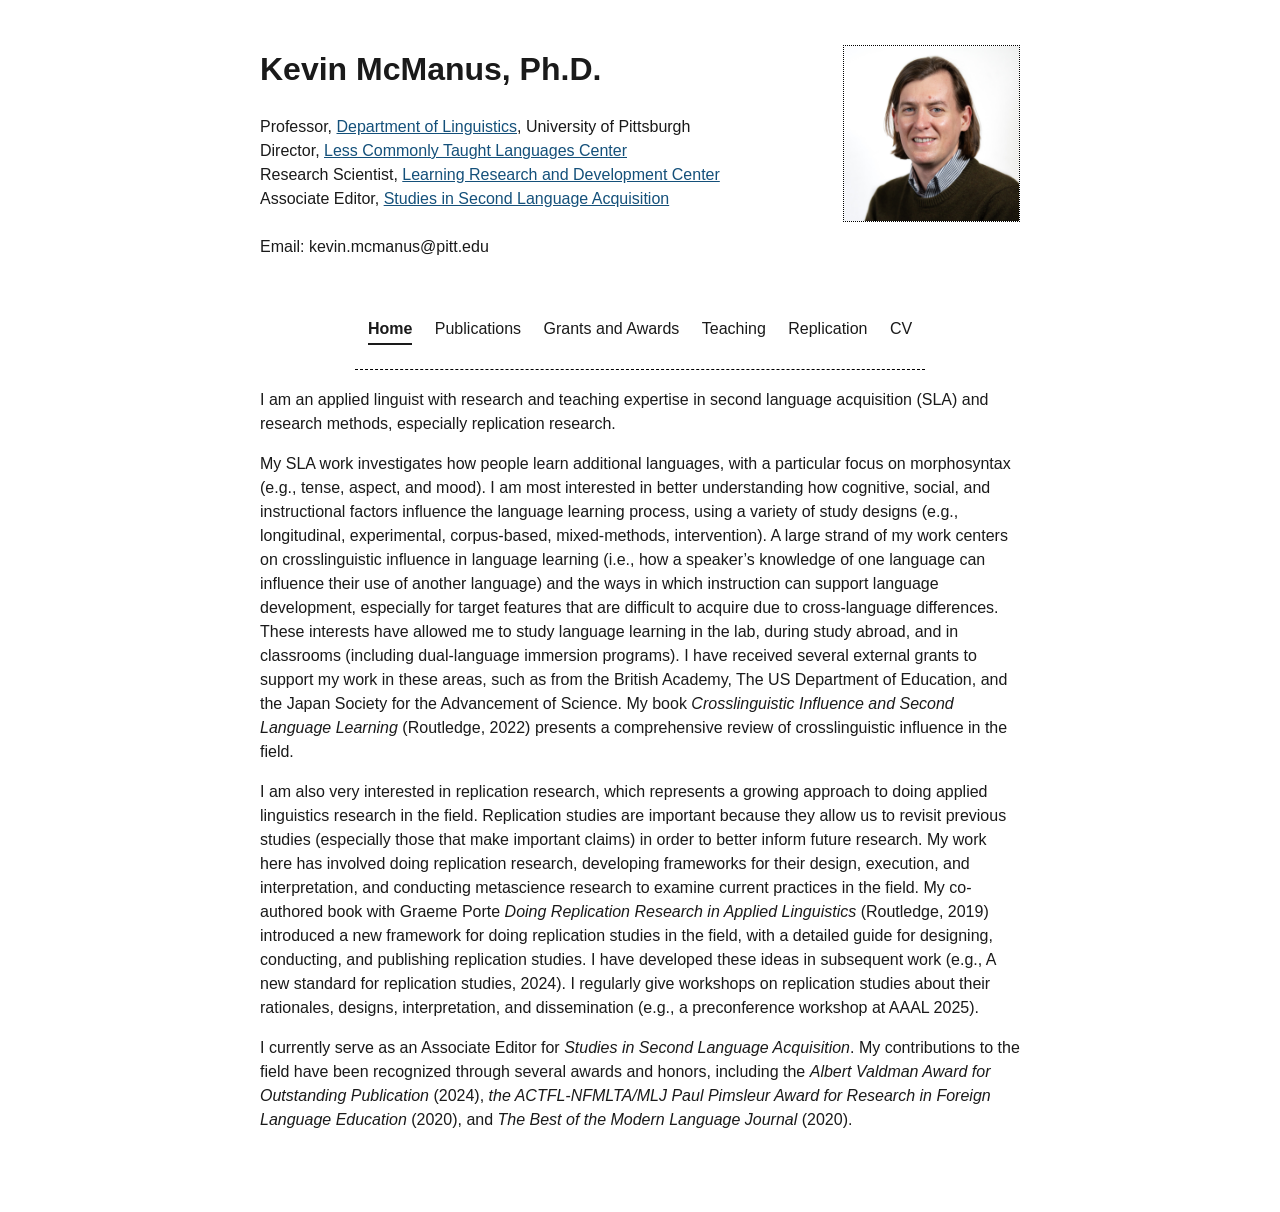
==== index.html @ 82bfd8df "Update index.html" ====
<!DOCTYPE html>
<html lang="en">
<head>
  <meta charset="utf-8">
  <meta name="viewport" content="width=device-width, initial-scale=1">
  <title>Kevin McManus, Ph.D.</title>
  <link rel="stylesheet" href="style.css">
</head>

<body class="home">

<header>
  <h1>Kevin McManus, Ph.D.
    <img class="headshot" src="McManus_Kevin.jpg" width="175" height="175" alt="Kevin McManus">
  </h1>
  <p>Professor, <a href="https://www.linguistics.pitt.edu" target="_blank" rel="noreferrer noopener">Department of Linguistics</a>, University of Pittsburgh<br>
  Director, <a href="https://www.lctl.pitt.edu" target="_blank" rel="noreferrer noopener">Less Commonly Taught Languages Center</a><br>
  Research Scientist, <a href="https://www.lrdc.pitt.edu" target="_blank" rel="noreferrer noopener">Learning Research and Development Center</a><br>
  Associate Editor, <a href="https://www.cambridge.org/core/journals/studies-in-second-language-acquisition" target="_blank" rel="noreferrer noopener">Studies in Second Language Acquisition</a><br>
  <br>
  Email: kevin.mcmanus@pitt.edu<br>
  </p>
  <br>
  
  <nav class="site-nav">
    <a href="index.html" class="active">Home</a>
    <a href="publications.html">Publications</a>
    <a href="grants.html">Grants and Awards</a>
    <a href="teaching.html">Teaching</a>
    <a href="research.html">Replication</a>
    <a href="McManusCV.pdf" target="_blank">CV</a>
  </nav>
  <hr class="dashed">
</header>
<p>I am an applied linguist with research and teaching expertise in second language acquisition (SLA) and research methods,
especially replication research.</p>
  
<p>My SLA work investigates how people learn additional languages, with a particular focus
on morphosyntax (e.g., tense, aspect, and mood). I am most interested in better understanding how
cognitive, social, and instructional factors influence the language learning process, using a variety of
study designs (e.g., longitudinal, experimental, corpus-based, mixed-methods, intervention).
A large strand of my work centers on crosslinguistic influence in language learning (i.e., how a speaker&rsquo;s
knowledge of one language can influence their use of another language) and the ways in which instruction can
support language development, especially for target features that are difficult to acquire due to
cross-language differences. These interests have allowed me to study language learning in the lab,
during study abroad, and in classrooms (including dual-language immersion programs). I have
received several external grants to support my work in these areas, such as from the British Academy,
The US Department of Education, and the Japan Society for the Advancement of Science.
My book <i>Crosslinguistic Influence and Second Language Learning</i> (Routledge, 2022) presents a
comprehensive review of crosslinguistic influence in the field.</p>

<p>I am also very interested in replication research, which represents a growing approach to doing applied linguistics
research in the field. Replication studies are important because they allow us to revisit
previous studies (especially those that make important claims) in order to better inform future research.
My work here has involved doing replication research, developing frameworks for their design, execution,
and interpretation, and conducting metascience research to examine current practices in the field.
My co-authored book with Graeme Porte <i>Doing Replication Research in Applied Linguistics</i> (Routledge, 2019)
introduced a new framework for doing replication studies in the field, with a detailed guide for designing,
conducting, and publishing replication studies. I have developed these ideas in subsequent work
(e.g., A new standard for replication studies, 2024). I regularly give workshops on replication studies
about their rationales, designs, interpretation, and dissemination (e.g., a preconference workshop at AAAL 2025).</p>


<p>I currently serve as an Associate Editor for <i>Studies in Second Language Acquisition</i>.
My contributions to the field have been recognized through several awards and honors, including the <i>Albert Valdman Award
for Outstanding Publication</i> (2024), <i>the ACTFL-NFMLTA/MLJ Paul Pimsleur Award for Research
in Foreign Language Education</i> (2020), and <i>The Best of the Modern Language Journal</i> (2020).</p>

</body>
</html>
---- style.css ----
/* Shared styles for kmcmanusuk.github.io
   Edit this one file to change the look of every page. */

body {
  font-family: Arial, Helvetica, sans-serif;
  color: #1a1a1a;
  line-height: 1.5;
  max-width: 760px;      /* keeps lines a comfortable length instead of full-width */
  margin: 0 auto;
  padding: 24px 20px 64px;
}

h1 { font-family: Arial, Helvetica, sans-serif; }
h2, h3, h4 { font-family: Arial, Helvetica, sans-serif; }
p, ul, li { font-family: Arial, Helvetica, sans-serif; }

a { color: #14507a; }
a:hover { color: #0f3b5a; }

/* Headshot: the dotted border is kept from the original design */
img.headshot {
  float: right;
  border: 1px dotted black;
  margin: 0 0 15px 20px;
}

/* Name as a link back to Home on inner pages */
h1 a.name-link { color: inherit; text-decoration: none; }
h1 a.name-link:hover { text-decoration: underline; }

/* The menu (left-aligned by default; centered on the Home page only) */
nav.site-nav {
  margin: 16px 0 4px;
}
nav.site-nav a {
  display: inline-block;
  margin: 0 18px 6px 0;
  padding: 2px 0;
  text-decoration: none;
  color: #1a1a1a;
}
nav.site-nav a:hover {
  text-decoration: underline;
}
nav.site-nav a.active {
  font-weight: bold;
  border-bottom: 2px solid #1a1a1a;
}

/* Center the menu on the Home page only (its <body> has class="home") */
body.home nav.site-nav {
  text-align: center;
}
body.home nav.site-nav a {
  margin: 0 9px 6px;   /* symmetric spacing so the centered row is even */
}

hr.dashed {
  border: 0;
  border-top: 1px dashed #000;
  width: 75%;
  margin: 18px auto;
}

/* Publications list spacing */
ul.pubs { padding-left: 20px; }
ul.pubs li { margin-bottom: 14px; }
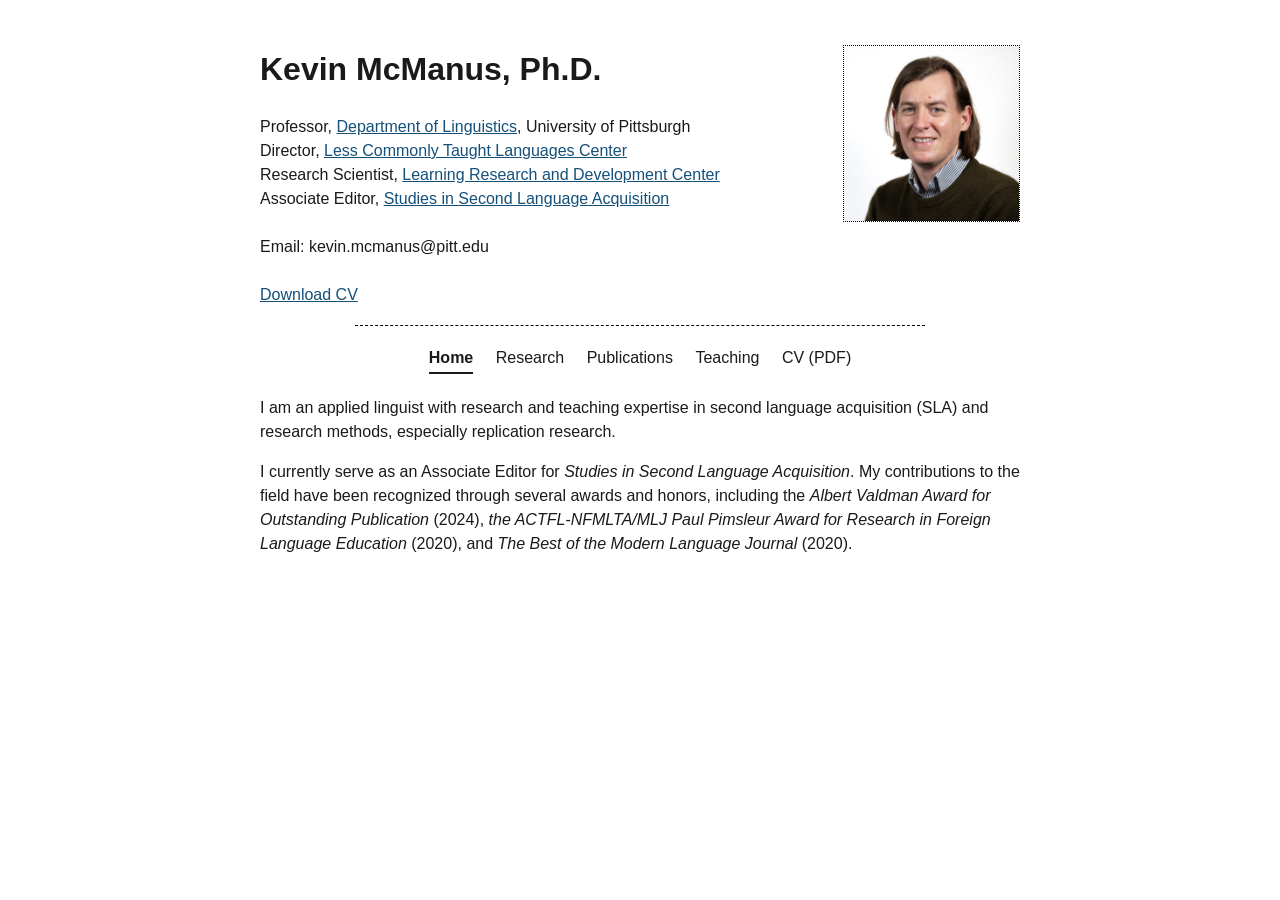
==== commit 9f593941: "Rename index2.html to index.html" ====
--- a/index.html
+++ b/index.html
@@ -19,47 +19,23 @@
   Associate Editor, <a href="https://www.cambridge.org/core/journals/studies-in-second-language-acquisition" target="_blank" rel="noreferrer noopener">Studies in Second Language Acquisition</a><br>
   <br>
   Email: kevin.mcmanus@pitt.edu<br>
+  <br>
+  <a href="McManusCV.pdf" target="_blank">Download CV</a>
   </p>
-  <br>
-  
+
+  <hr class="dashed">
+
   <nav class="site-nav">
     <a href="index.html" class="active">Home</a>
+    <a href="research.html">Research</a>
     <a href="publications.html">Publications</a>
-    <a href="grants.html">Grants and Awards</a>
     <a href="teaching.html">Teaching</a>
-    <a href="research.html">Replication</a>
-    <a href="McManusCV.pdf" target="_blank">CV</a>
+    <a href="McManusCV.pdf" target="_blank">CV (PDF)</a>
   </nav>
-  <hr class="dashed">
 </header>
+
 <p>I am an applied linguist with research and teaching expertise in second language acquisition (SLA) and research methods,
 especially replication research.</p>
-  
-<p>My SLA work investigates how people learn additional languages, with a particular focus
-on morphosyntax (e.g., tense, aspect, and mood). I am most interested in better understanding how
-cognitive, social, and instructional factors influence the language learning process, using a variety of
-study designs (e.g., longitudinal, experimental, corpus-based, mixed-methods, intervention).
-A large strand of my work centers on crosslinguistic influence in language learning (i.e., how a speaker&rsquo;s
-knowledge of one language can influence their use of another language) and the ways in which instruction can
-support language development, especially for target features that are difficult to acquire due to
-cross-language differences. These interests have allowed me to study language learning in the lab,
-during study abroad, and in classrooms (including dual-language immersion programs). I have
-received several external grants to support my work in these areas, such as from the British Academy,
-The US Department of Education, and the Japan Society for the Advancement of Science.
-My book <i>Crosslinguistic Influence and Second Language Learning</i> (Routledge, 2022) presents a
-comprehensive review of crosslinguistic influence in the field.</p>
-
-<p>I am also very interested in replication research, which represents a growing approach to doing applied linguistics
-research in the field. Replication studies are important because they allow us to revisit
-previous studies (especially those that make important claims) in order to better inform future research.
-My work here has involved doing replication research, developing frameworks for their design, execution,
-and interpretation, and conducting metascience research to examine current practices in the field.
-My co-authored book with Graeme Porte <i>Doing Replication Research in Applied Linguistics</i> (Routledge, 2019)
-introduced a new framework for doing replication studies in the field, with a detailed guide for designing,
-conducting, and publishing replication studies. I have developed these ideas in subsequent work
-(e.g., A new standard for replication studies, 2024). I regularly give workshops on replication studies
-about their rationales, designs, interpretation, and dissemination (e.g., a preconference workshop at AAAL 2025).</p>
-
 
 <p>I currently serve as an Associate Editor for <i>Studies in Second Language Acquisition</i>.
 My contributions to the field have been recognized through several awards and honors, including the <i>Albert Valdman Award
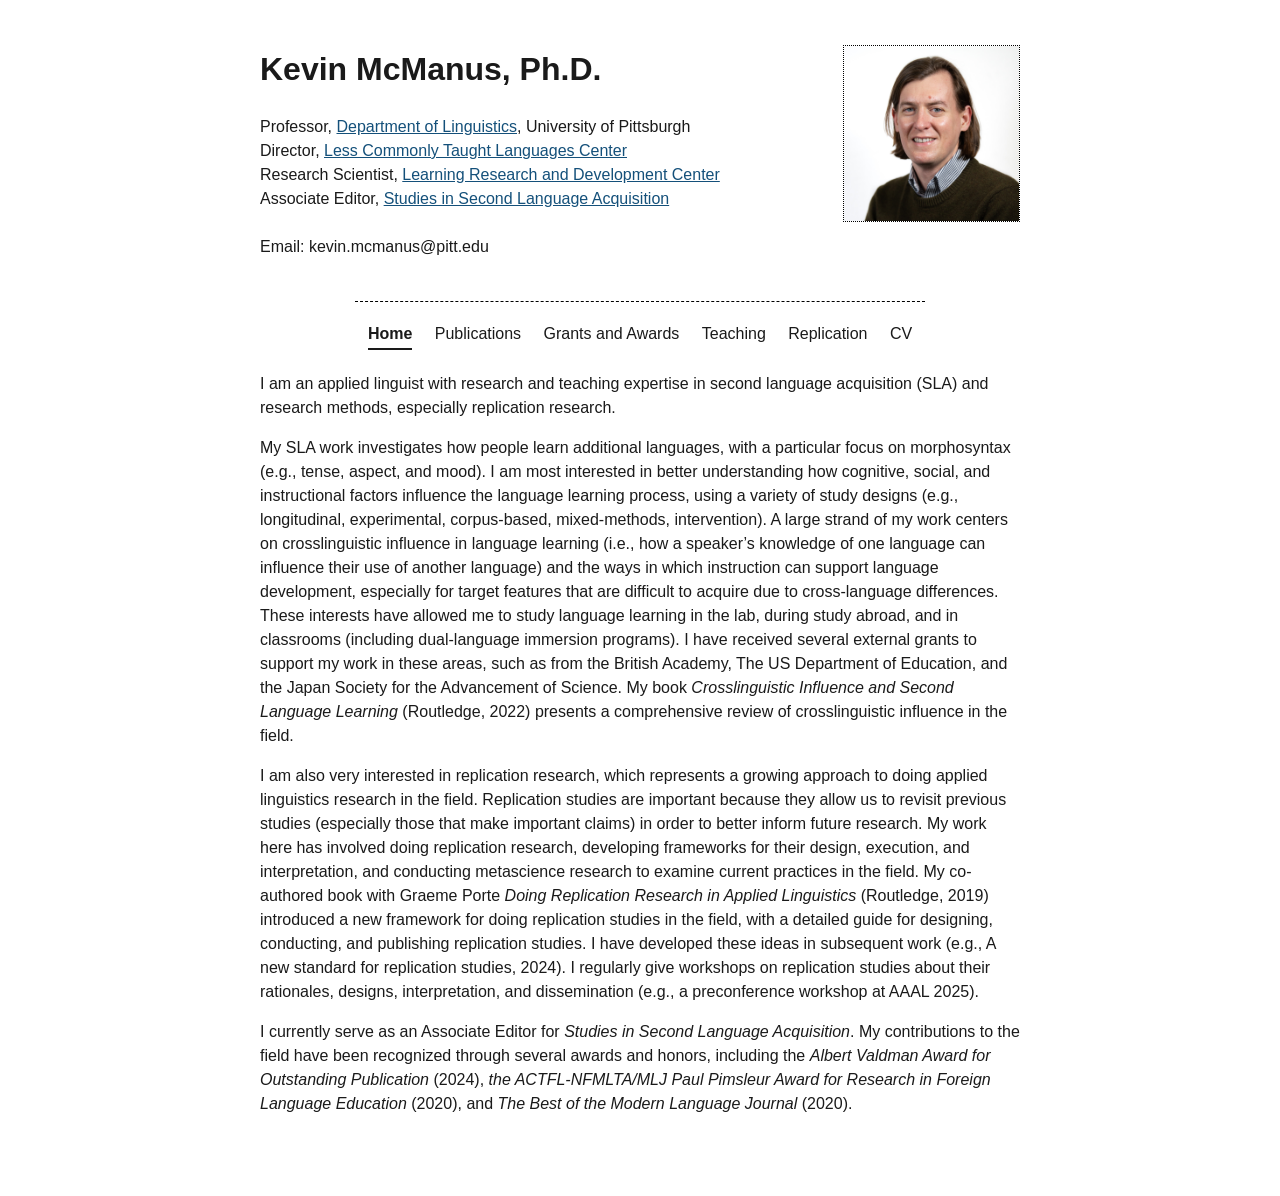
==== commit 3aec5256: "Update index.html" ====
--- a/index.html
+++ b/index.html
@@ -20,22 +20,48 @@
   <br>
   Email: kevin.mcmanus@pitt.edu<br>
   <br>
-  <a href="McManusCV.pdf" target="_blank">Download CV</a>
   </p>
 
   <hr class="dashed">
 
   <nav class="site-nav">
     <a href="index.html" class="active">Home</a>
-    <a href="research.html">Research</a>
     <a href="publications.html">Publications</a>
+    <a href="grants.html">Grants and Awards</a>
     <a href="teaching.html">Teaching</a>
-    <a href="McManusCV.pdf" target="_blank">CV (PDF)</a>
+    <a href="research.html">Replication</a>
+    <a href="McManusCV.pdf" target="_blank">CV</a>
   </nav>
 </header>
 
 <p>I am an applied linguist with research and teaching expertise in second language acquisition (SLA) and research methods,
 especially replication research.</p>
+
+<p>My SLA work investigates how people learn additional languages, with a particular focus
+on morphosyntax (e.g., tense, aspect, and mood). I am most interested in better understanding how
+cognitive, social, and instructional factors influence the language learning process, using a variety of
+study designs (e.g., longitudinal, experimental, corpus-based, mixed-methods, intervention).
+A large strand of my work centers on crosslinguistic influence in language learning (i.e., how a speaker&rsquo;s
+knowledge of one language can influence their use of another language) and the ways in which instruction can
+support language development, especially for target features that are difficult to acquire due to
+cross-language differences. These interests have allowed me to study language learning in the lab,
+during study abroad, and in classrooms (including dual-language immersion programs). I have
+received several external grants to support my work in these areas, such as from the British Academy,
+The US Department of Education, and the Japan Society for the Advancement of Science.
+My book <i>Crosslinguistic Influence and Second Language Learning</i> (Routledge, 2022) presents a
+comprehensive review of crosslinguistic influence in the field.</p>
+
+<p>I am also very interested in replication research, which represents a growing approach to doing applied linguistics
+research in the field. Replication studies are important because they allow us to revisit
+previous studies (especially those that make important claims) in order to better inform future research.
+My work here has involved doing replication research, developing frameworks for their design, execution,
+and interpretation, and conducting metascience research to examine current practices in the field.
+My co-authored book with Graeme Porte <i>Doing Replication Research in Applied Linguistics</i> (Routledge, 2019)
+introduced a new framework for doing replication studies in the field, with a detailed guide for designing,
+conducting, and publishing replication studies. I have developed these ideas in subsequent work
+(e.g., A new standard for replication studies, 2024). I regularly give workshops on replication studies
+about their rationales, designs, interpretation, and dissemination (e.g., a preconference workshop at AAAL 2025).</p>
+
 
 <p>I currently serve as an Associate Editor for <i>Studies in Second Language Acquisition</i>.
 My contributions to the field have been recognized through several awards and honors, including the <i>Albert Valdman Award
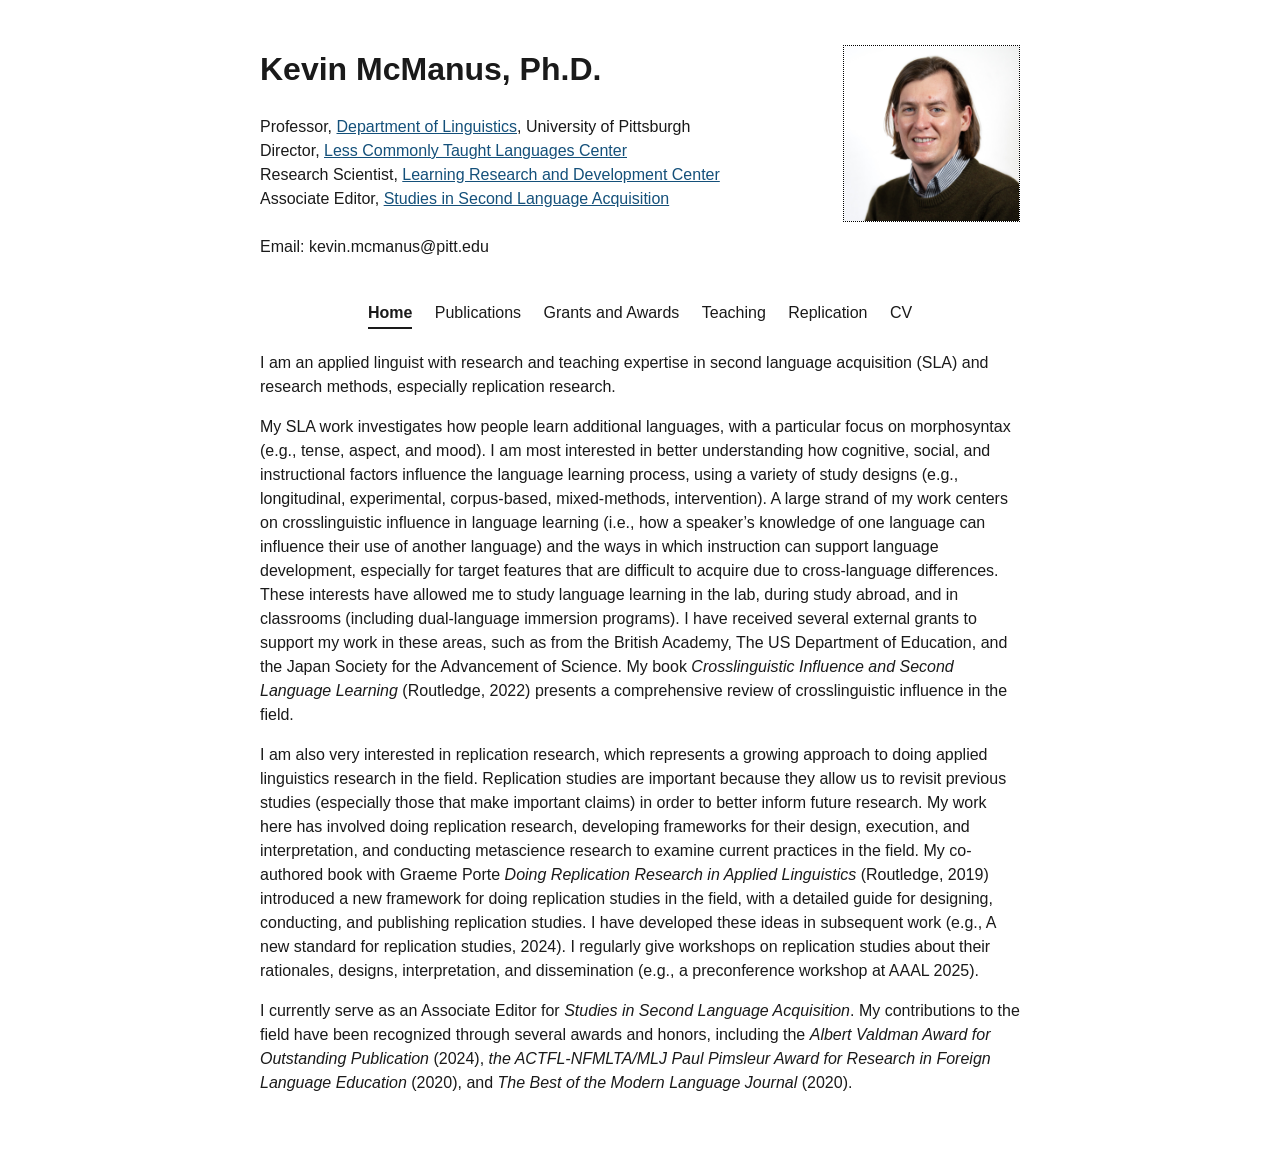
==== commit 2fe683b4: "Update index.html" ====
--- a/index.html
+++ b/index.html
@@ -21,9 +21,6 @@
   Email: kevin.mcmanus@pitt.edu<br>
   <br>
   </p>
-
-  <hr class="dashed">
-
   <nav class="site-nav">
     <a href="index.html" class="active">Home</a>
     <a href="publications.html">Publications</a>
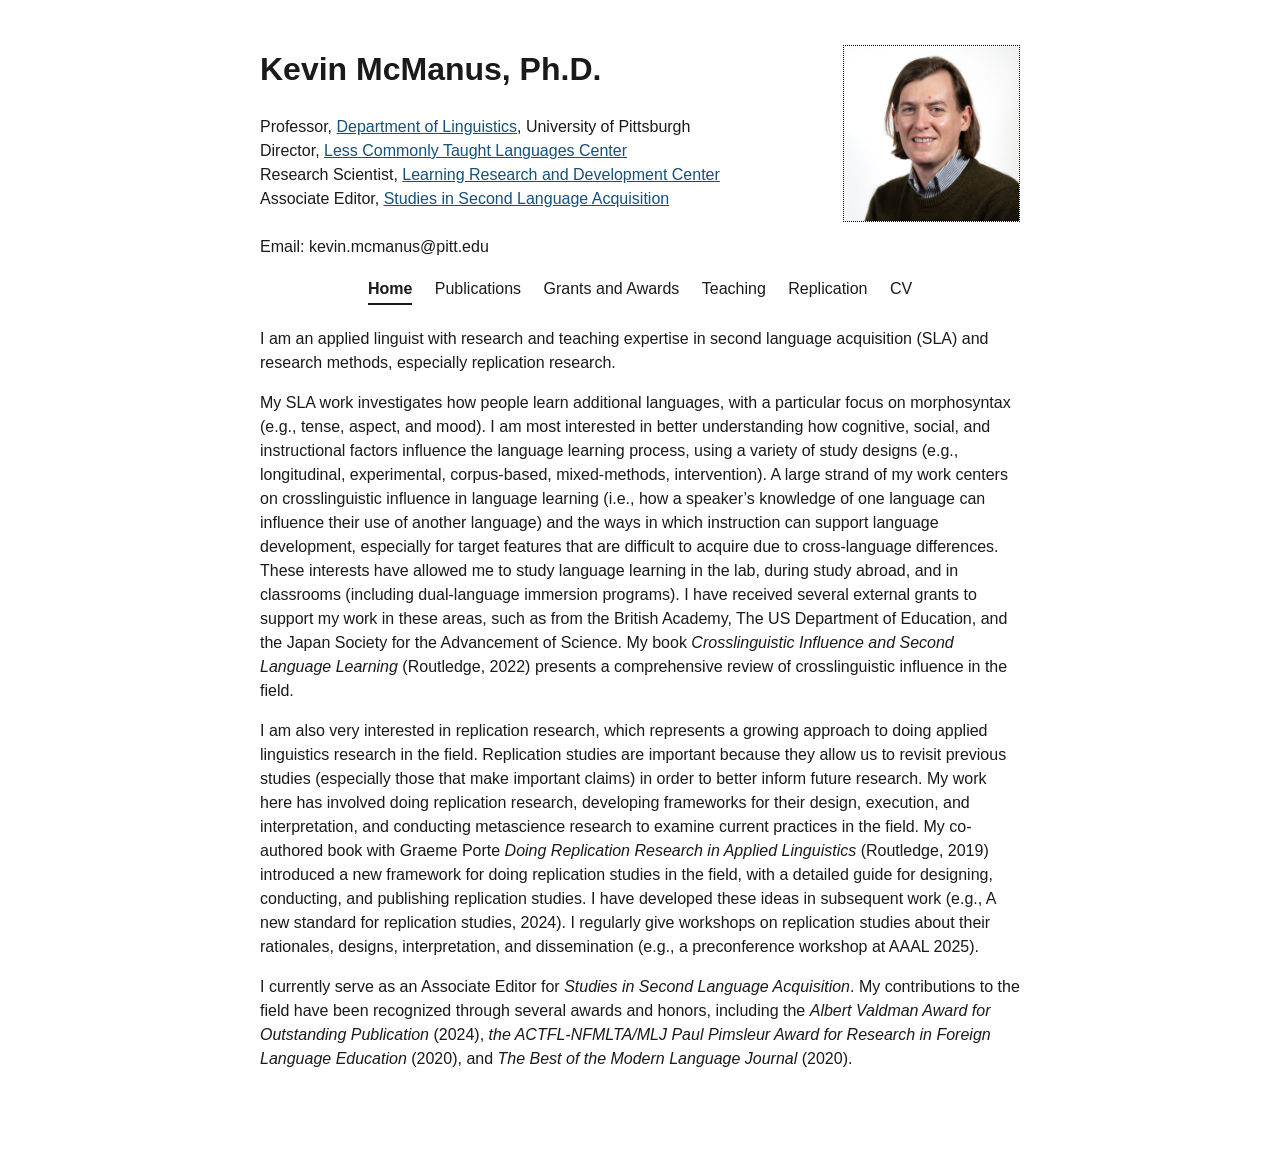
==== commit 0eb3f154: "Update index.html" ====
--- a/index.html
+++ b/index.html
@@ -19,7 +19,6 @@
   Associate Editor, <a href="https://www.cambridge.org/core/journals/studies-in-second-language-acquisition" target="_blank" rel="noreferrer noopener">Studies in Second Language Acquisition</a><br>
   <br>
   Email: kevin.mcmanus@pitt.edu<br>
-  <br>
   </p>
   <nav class="site-nav">
     <a href="index.html" class="active">Home</a>
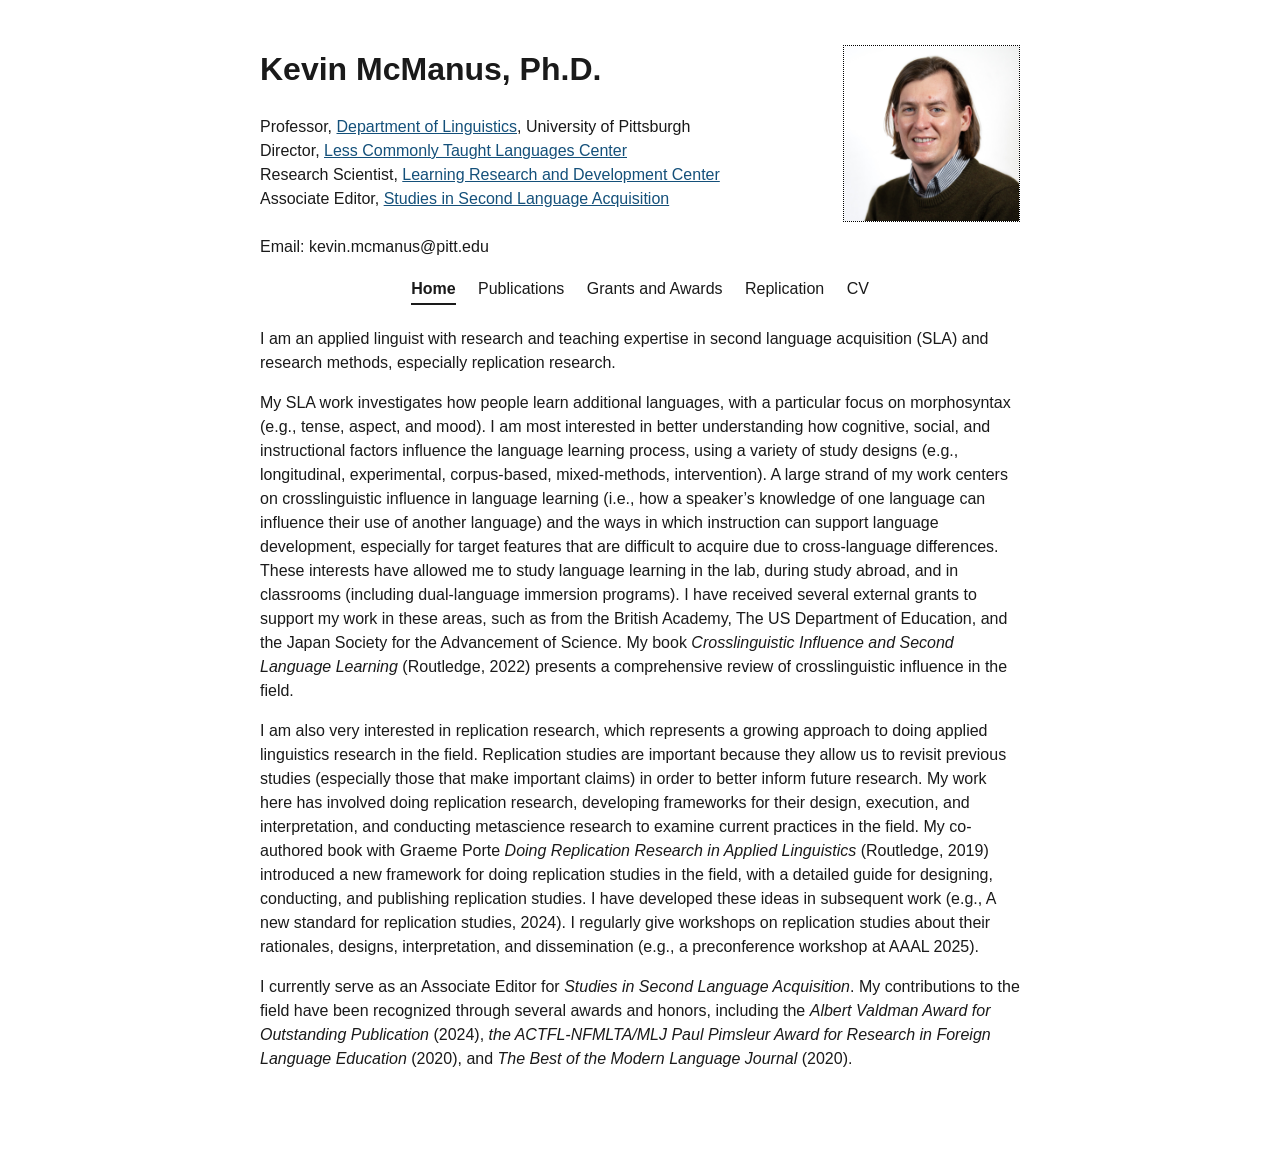
==== commit 3e9071bc: "Update index.html" ====
--- a/index.html
+++ b/index.html
@@ -24,8 +24,7 @@
     <a href="index.html" class="active">Home</a>
     <a href="publications.html">Publications</a>
     <a href="grants.html">Grants and Awards</a>
-    <a href="teaching.html">Teaching</a>
-    <a href="research.html">Replication</a>
+    <a href="replication.html">Replication</a>
     <a href="McManusCV.pdf" target="_blank">CV</a>
   </nav>
 </header>
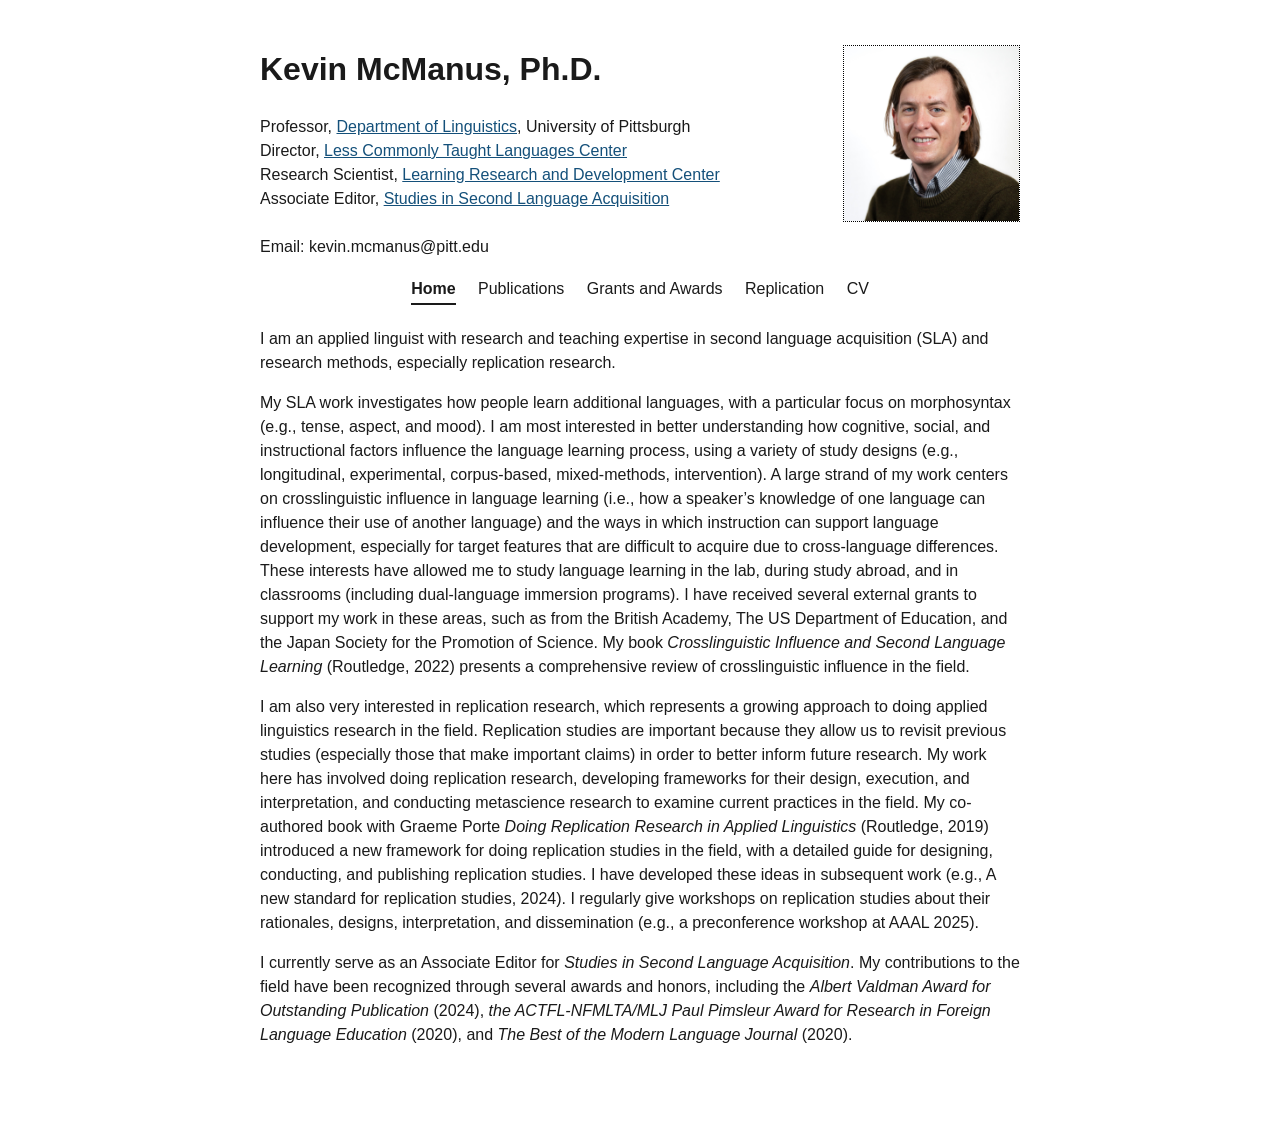
==== commit 109695b1: "Update index.html" ====
--- a/index.html
+++ b/index.html
@@ -42,7 +42,7 @@
 cross-language differences. These interests have allowed me to study language learning in the lab,
 during study abroad, and in classrooms (including dual-language immersion programs). I have
 received several external grants to support my work in these areas, such as from the British Academy,
-The US Department of Education, and the Japan Society for the Advancement of Science.
+The US Department of Education, and the Japan Society for the Promotion of Science.
 My book <i>Crosslinguistic Influence and Second Language Learning</i> (Routledge, 2022) presents a
 comprehensive review of crosslinguistic influence in the field.</p>
 
